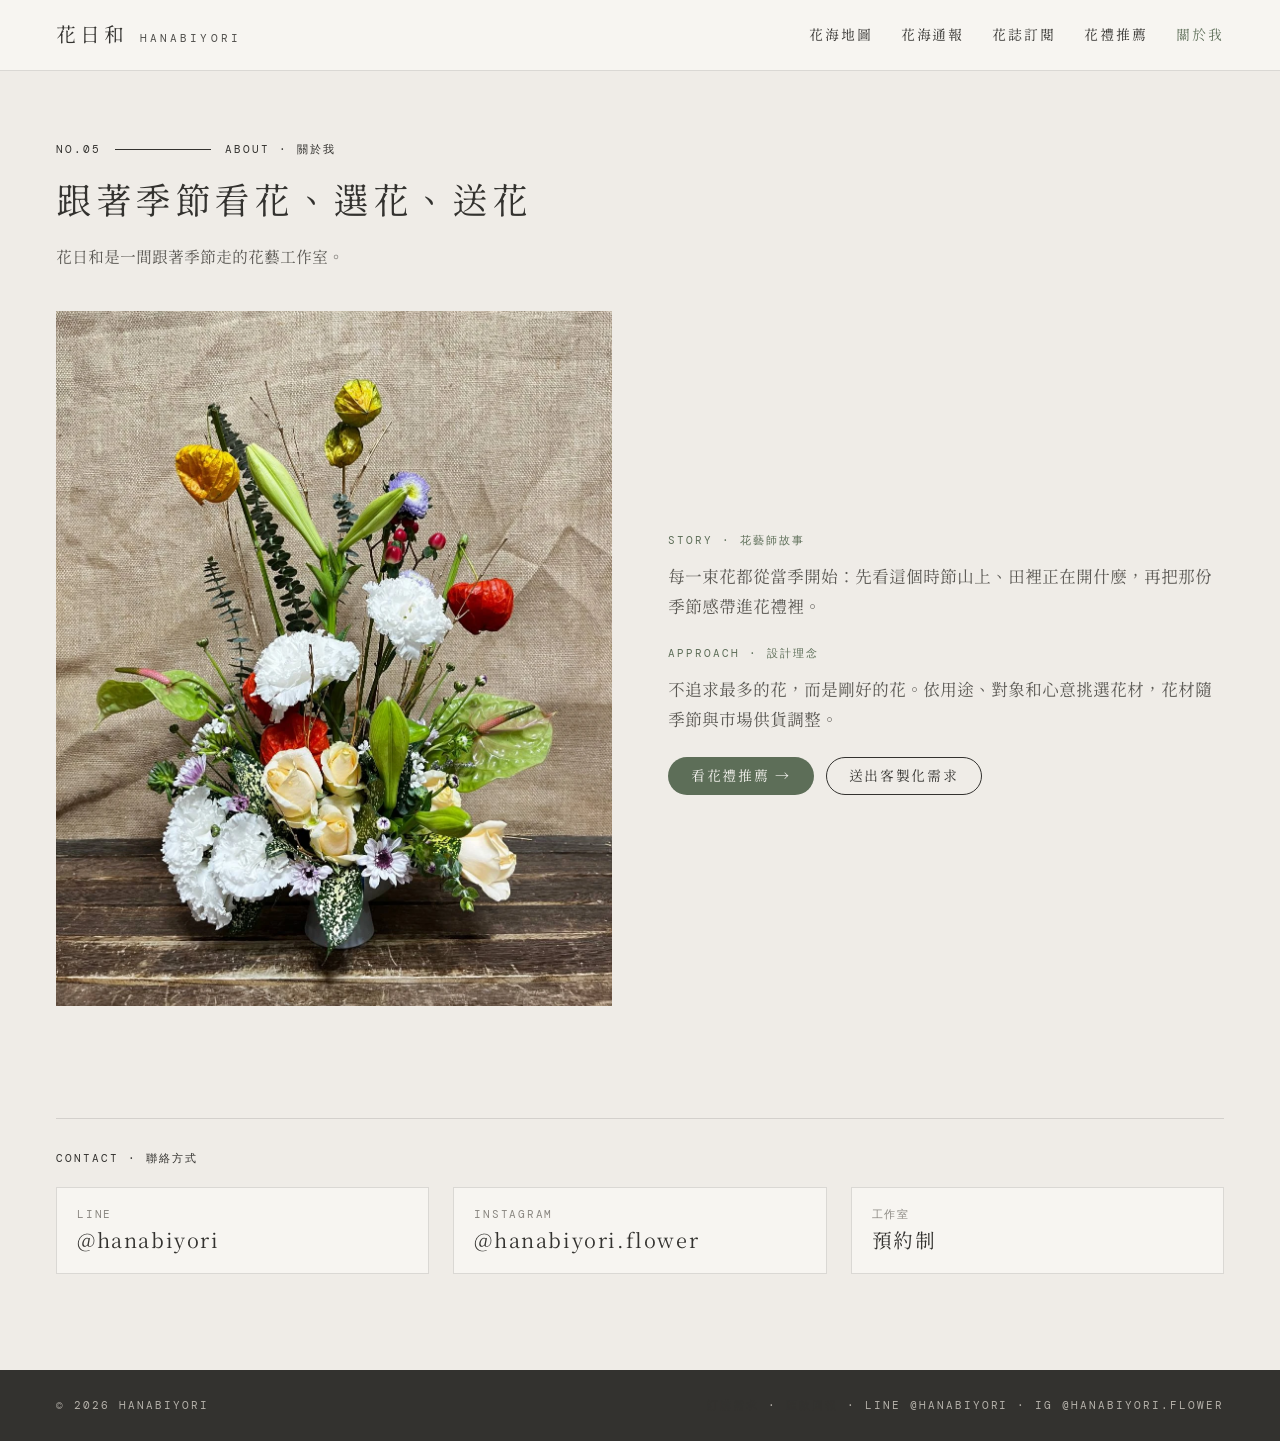
==== site/about.html @ 7c0fee72 "Add inner pages: gifts, gift detail, report, map, journal, about Second- and third-level pages from " ====
<!DOCTYPE html>
<html lang="zh-Hant-TW">
<head>
<meta charset="utf-8">
<meta name="viewport" content="width=device-width, initial-scale=1">
<title>關於我 · 花日和 Hanabiyori</title>
<meta name="description" content="花日和的花藝師故事與聯絡方式。">
<link rel="stylesheet" href="assets/tokens/fonts.css">
<link rel="stylesheet" href="assets/tokens/colors.css">
<link rel="stylesheet" href="assets/tokens/typography.css">
<link rel="stylesheet" href="assets/tokens/spacing.css">
<link rel="stylesheet" href="assets/tokens/effects.css">
<link rel="stylesheet" href="assets/tokens/base.css">
<link rel="stylesheet" href="assets/styles.css">
<script src="assets/config.js" defer></script>
<script src="assets/pages.js" defer></script>
</head>
<body>
<div class="page">

<header class="subhead">
  <a href="index.html" class="brand"><span class="brand__zh">花日和</span><span class="brand__en">Hanabiyori</span></a>
  <nav class="subhead__nav">
    <a href="map.html">花海地圖</a>
    <a href="report.html">花海通報</a>
    <a href="journal.html">花誌訂閱</a>
    <a href="gifts.html">花禮推薦</a>
    <a href="about.html" aria-current="page">關於我</a>
  </nav>
</header>

<section class="page-hero">
  <div class="container">
    <div class="index-label"><span>No.05</span><span class="index-label__rule"></span><span>About · 關於我</span></div>
    <h1>跟著季節看花、選花、送花</h1>
    <p>花日和是一間跟著季節走的花藝工作室。</p>
  </div>
</section>
<!-- TODO: 請換成花藝師本人的故事、照片與設計理念 -->
<section class="form-wrap">
  <div class="container">
    <div class="about">
      <div class="about__photo photo-slot"><img src="assets/img/gifts/g3.webp" alt="花日和作品"></div>
      <div class="about__text">
        <span class="label">Story · 花藝師故事</span>
        <p>每一束花都從當季開始：先看這個時節山上、田裡正在開什麼，再把那份季節感帶進花禮裡。</p>
        <span class="label">Approach · 設計理念</span>
        <p>不追求最多的花，而是剛好的花。依用途、對象和心意挑選花材，花材隨季節與市場供貨調整。</p>
        <div class="detail__actions">
          <a class="btn btn--primary" href="gifts.html">看花禮推薦 →</a>
          <a class="btn btn--secondary" href="order.html">送出客製化需求</a>
        </div>
      </div>
    </div>
    <div class="contact" id="contact">
      <span class="label">Contact · 聯絡方式</span>
      <div class="contact__grid">
        <div><small>LINE</small><b>@hanabiyori</b></div>
        <div><small>Instagram</small><b>@hanabiyori.flower</b></div>
        <div><small>工作室</small><b>預約制</b></div>
      </div>
    </div>
  </div>
</section>

<footer class="footer footer--slim">
  <div class="container footer__inner">
    <div class="footer__bottom label">
      <span>© 2026 Hanabiyori</span>
      <span><a href="order.html">訂購需求</a> · <a href="pay.html">匯款回報</a> · LINE @hanabiyori · IG @hanabiyori.flower</span>
    </div>
  </div>
</footer>

</div>
</body>
</html>
---- site/assets/tokens/fonts.css ----
/* Noto Serif TC remains as fallback for GenWanMin2; Italiana + DM Mono via Google Fonts. */
@import url("https://fonts.googleapis.com/css2?family=Noto+Serif+TC:wght@200;300;400;500;600&family=Italiana&family=DM+Mono:wght@300;400&display=swap");
/* 源雲明體 GenWanMin2 — only Regular uploaded; Light(300) requests resolve to this file. */
@font-face{font-family:"GenWanMin2";src:url("../fonts/GenWanMin2TW-R.otf") format("opentype");font-weight:400;font-style:normal;font-display:swap}
---- site/assets/tokens/colors.css ----
:root{
/* Paper & ink */
--paper-0:#F7F5F1;--paper-1:#EFECE7;--paper-2:#E6E2DB;--paper-3:#D8D3CB;
--ink-1:#33322F;--ink-2:#5C5A55;--ink-3:#8A8781;--ink-4:#B5B1AA;
/* 竹 Bamboo green */
--bamboo-900:#425244;--bamboo-700:#5D6E58;--bamboo-500:#86957F;--bamboo-300:#B4BDAD;--bamboo-100:#DFE2DA;
/* 楓 Leaf terracotta */
--leaf-700:#93705C;--leaf-500:#B08C72;--leaf-300:#CFB6A3;--leaf-100:#EBE1D8;
/* 櫻 Blush */
--blush-500:#B7A29D;--blush-300:#D7C9C4;--blush-100:#ECE5E2;
/* 海 Sea teal */
--sea-700:#557984;--sea-500:#7395A0;--sea-300:#A9BEC3;--sea-100:#DCE3E5;
/* 暮 Dusk mauve & denim */
--mauve-500:#958A8C;--mauve-300:#BBB1B2;--denim-500:#6D788C;--rust-500:#956A5A;
/* Semantic */
--success:#5D6E58;--warning:#B08C72;--danger:#956A5A;--info:#557984;
/* Aliases */
--surface-page:var(--paper-1);--surface-card:var(--paper-0);--surface-sunken:var(--paper-2);--surface-inverse:var(--ink-1);
--text-body:var(--ink-1);--text-muted:var(--ink-2);--text-subtle:var(--ink-3);--text-on-inverse:var(--paper-0);
--line:var(--ink-1);--line-soft:var(--paper-3);--line-hair:rgba(42,41,38,.14);
--accent:var(--bamboo-700);--accent-hover:var(--bamboo-900);--accent-soft:var(--bamboo-100);
--accent-warm:var(--leaf-500);--focus-ring:var(--sea-500);
/* Signature gradients */
--grad-dawn:linear-gradient(180deg,var(--blush-300) 0%,#CDCFCC 45%,var(--sea-500) 100%);
--grad-tide:linear-gradient(90deg,var(--blush-100) 0%,var(--sea-300) 55%,var(--sea-700) 100%);
--grad-dusk:linear-gradient(135deg,var(--denim-500) 0%,var(--mauve-300) 50%,var(--rust-500) 100%);
--grad-mist:linear-gradient(180deg,var(--bamboo-300) 0%,var(--bamboo-100) 60%,var(--paper-1) 100%);
--grad-rose:radial-gradient(120% 90% at 20% 10%,#B5999A 0%,var(--mauve-500) 55%,#8C9C9C 100%);
}
---- site/assets/tokens/typography.css ----
:root{
--font-serif:"GenWanMin2","Noto Serif TC","Songti TC",serif;
--font-display:"Italiana","GenWanMin2","Noto Serif TC",serif;
--font-mono:"DM Mono",ui-monospace,monospace;
--fw-extralight:200;/* @kind font */--fw-light:300;/* @kind font */--fw-regular:400;/* @kind font */--fw-medium:500;/* @kind font */--fw-semibold:600;/* @kind font */
--fs-display:88px;--fs-h1:56px;--fs-h2:36px;--fs-h3:24px;--fs-lg:18px;--fs-body:16px;--fs-sm:14px;--fs-label:11px;
--lh-tight:1.1;/* @kind font */--lh-snug:1.3;/* @kind font */--lh-body:1.75;/* @kind font */
--tracking-display:.02em;/* @kind font */--tracking-label:.18em;/* @kind font */--tracking-cjk:.08em;/* @kind font */
/* Semantic */
--type-display:var(--fw-regular) var(--fs-display)/var(--lh-tight) var(--font-display);
--type-h1:var(--fw-light) var(--fs-h1)/var(--lh-tight) var(--font-serif);
--type-h2:var(--fw-light) var(--fs-h2)/var(--lh-snug) var(--font-serif);
--type-h3:var(--fw-regular) var(--fs-h3)/var(--lh-snug) var(--font-serif);
--type-body:var(--fw-light) var(--fs-body)/var(--lh-body) var(--font-serif);
--type-label:var(--fw-regular) var(--fs-label)/1.4 var(--font-mono);
}
---- site/assets/tokens/spacing.css ----
:root{
--space-1:4px;--space-2:8px;--space-3:12px;--space-4:16px;--space-5:24px;--space-6:32px;--space-7:48px;--space-8:64px;--space-9:96px;--space-10:144px;
--radius-0:0px;--radius-1:2px;--radius-2:6px;--radius-pill:999px;--radius-arch:999px 999px 0 0;
--border-hair:1px;--border-strong:1.5px;
--container:1200px;--gutter:32px;
}
---- site/assets/tokens/effects.css ----
:root{
--shadow-none:none;
--shadow-soft:0 1px 2px rgba(42,41,38,.04),0 8px 24px -12px rgba(42,41,38,.12);
--shadow-float:0 24px 60px -24px rgba(42,41,38,.28);
--blur-mist:24px;/* @kind other */
--veil:rgba(244,240,234,.72);
--scrim:rgba(42,41,38,.36);
--ease-breeze:cubic-bezier(.22,.61,.36,1);/* @kind other */--ease-drift:cubic-bezier(.45,0,.2,1);/* @kind other */
--dur-quick:160ms;/* @kind other */--dur-calm:320ms;/* @kind other */--dur-slow:640ms;/* @kind other */
--texture-grain:url("data:image/svg+xml;utf8,<svg xmlns='http://www.w3.org/2000/svg' width='160' height='160'><filter id='n'><feTurbulence type='fractalNoise' baseFrequency='1.35' numOctaves='3' stitchTiles='stitch'/><feColorMatrix values='0 0 0 0 0  0 0 0 0 0  0 0 0 0 0  0 0 0 .55 0'/></filter><rect width='100%' height='100%' filter='url(%23n)' opacity='.4'/></svg>");/* @kind other */
--grain-opacity:.5;/* @kind other */
--grain-page-opacity:.28;/* @kind other */
}
---- site/assets/tokens/base.css ----
html{background:var(--surface-page);color:var(--text-body);font:var(--type-body);-webkit-font-smoothing:antialiased}
a{color:var(--bamboo-700);text-decoration:underline;text-underline-offset:3px;text-decoration-thickness:1px}
a:hover{color:var(--leaf-700)}
::selection{background:var(--bamboo-100)}
/* Fine grain on an element (gradients, media, color fields) */
.hh-grain{position:relative}
.hh-grain::after{content:"";position:absolute;inset:0;background-image:var(--texture-grain);mix-blend-mode:multiply;pointer-events:none;opacity:var(--grain-opacity);border-radius:inherit}
/* Whole-page paper grain — put on <body> */
.hh-paper::before{content:"";position:fixed;inset:0;background-image:var(--texture-grain);mix-blend-mode:multiply;pointer-events:none;opacity:var(--grain-page-opacity);z-index:9999}
---- site/assets/styles.css ----
/* 花日和 首頁 — 依 Claude Design「首頁.dc.html」實作，色彩／字型取自 tokens/ */
*{box-sizing:border-box}
html{background:var(--surface-page);color:var(--text-body);font:var(--type-body);-webkit-font-smoothing:antialiased;scroll-behavior:smooth}
body{margin:0;background:var(--paper-1);color:var(--ink-1)}
a{color:var(--ink-1);text-decoration:none}
a:hover{color:var(--bamboo-700)}
::selection{background:var(--bamboo-100)}
button{font:inherit;color:inherit}
h1,h2{margin:0;font-weight:300}
p{margin:0}
.page{background:var(--paper-1);font:var(--type-body);color:var(--ink-1)}
.label{font:var(--type-label);letter-spacing:.18em;text-transform:uppercase}
.container{max-width:1200px;margin:0 auto;display:flex;flex-direction:column;gap:40px}

/* 空照片位置：霧面漸層底 */
.photo-slot{position:relative;display:block;aspect-ratio:4/5;background:var(--grad-mist);overflow:hidden}
.photo-slot>img{position:absolute;inset:0;width:100%;height:100%;object-fit:cover;display:block}
.photo-slot>img:not([src]),.photo-slot>img[src=""]{display:none}

/* ---------- Buttons (DS Button / IconButton) ---------- */
.btn{display:inline-flex;align-items:center;justify-content:center;gap:8px;padding:11px 22px;font:400 14px/1 var(--font-serif);letter-spacing:.12em;border:1px solid transparent;border-radius:var(--radius-pill);cursor:pointer;white-space:nowrap;transition:background var(--dur-calm) var(--ease-breeze),transform var(--dur-quick) var(--ease-breeze)}
.btn:active{transform:scale(.98)}
.btn--primary{background:var(--bamboo-700);color:var(--paper-0)}
.btn--primary:hover{background:var(--bamboo-900);color:var(--paper-0)}
.btn--ink{background:var(--ink-1);color:var(--paper-0)}
.btn--ink:hover{background:#000;color:var(--paper-0)}
.btn--secondary{background:transparent;color:var(--ink-1);border-color:var(--ink-1)}
.btn--secondary:hover{background:var(--paper-2);color:var(--ink-1)}
.icon-btn{width:40px;height:40px;display:inline-grid;place-items:center;border-radius:50%;border:1px solid transparent;background:transparent;color:var(--ink-1);cursor:pointer;transition:background var(--dur-calm) var(--ease-breeze)}
.icon-btn:hover{background:var(--paper-2)}
.btn:focus-visible,.icon-btn:focus-visible,.tag:focus-visible,.daily:focus-visible{outline:2px solid var(--focus-ring);outline-offset:2px}

/* ---------- 01 主視覺 ---------- */
.hero{position:relative;height:min(100vh,860px);min-height:600px;overflow:hidden;background:var(--grad-mist)}
.hero__img{position:absolute;inset:0;width:100%;height:100%;object-fit:cover}
.hero__shade{position:absolute;inset:0;pointer-events:none;background:linear-gradient(180deg,rgba(42,41,38,.38) 0%,rgba(42,41,38,0) 26%,rgba(42,41,38,0) 55%,rgba(42,41,38,.42) 100%)}
.hero__grain{position:absolute;inset:0;pointer-events:none;background-image:var(--texture-grain);opacity:.22;mix-blend-mode:multiply}
.hero__header{position:absolute;top:0;left:0;right:0;z-index:2;display:flex;align-items:center;justify-content:space-between;gap:24px;flex-wrap:wrap;padding:28px 56px;color:var(--paper-0)}
.brand{display:flex;align-items:baseline;gap:12px;color:var(--paper-0)}
.brand:hover{color:var(--paper-0)}
.brand__zh{font:300 20px/1 var(--font-serif);letter-spacing:.2em}
.brand__en{font:var(--type-label);letter-spacing:.28em;text-transform:uppercase;opacity:.85}
.hero__nav{display:flex;gap:32px;flex-wrap:wrap}
.hero__nav a,.hero__nav a:hover{color:var(--paper-0);font:300 14px/1 var(--font-serif);letter-spacing:.14em}

.hero__title{color:var(--paper-0);pointer-events:none}
.hero__title .label{letter-spacing:.32em}
.hero__title--center{position:absolute;inset:0;display:none;flex-direction:column;align-items:center;justify-content:center;gap:20px;text-align:center;padding:0 24px}
.hero__title--center h1{font:300 clamp(56px,9vw,120px)/1 var(--font-serif);letter-spacing:.24em;text-indent:.24em}
.hero__title--center .hero__en{font:400 clamp(22px,2.6vw,34px)/1 var(--font-display);letter-spacing:.12em}
.hero__title--corner{position:absolute;left:56px;right:56px;bottom:56px;display:flex;align-items:flex-end;justify-content:space-between;gap:32px;flex-wrap:wrap}
.hero__name{display:flex;flex-direction:column;gap:16px}
.hero__title--corner h1{font:300 clamp(56px,8vw,112px)/1 var(--font-serif);letter-spacing:.2em}
.hero__title--corner .hero__en{font:400 clamp(22px,2.4vw,32px)/1 var(--font-display);letter-spacing:.1em}
.hero__meta{display:flex;flex-direction:column;align-items:flex-end;gap:8px;letter-spacing:.24em}
.hero__scroll{opacity:.85}
.hero[data-layout="center"] .hero__title--center{display:flex}
.hero[data-layout="center"] .hero__title--corner{display:none}

/* 每日一花 · 漂浮小卡 */
.daily{position:absolute;top:120px;right:56px;z-index:3;width:208px;cursor:pointer;background:var(--paper-0);border:0;padding:10px 10px 14px;text-align:left;box-shadow:var(--shadow-float);transform:rotate(2deg);transition:transform 320ms var(--ease-breeze),box-shadow 320ms var(--ease-breeze);display:flex;flex-direction:column;gap:10px}
.daily:hover{transform:rotate(0deg) translateY(-4px)}
.daily__no{position:absolute;left:8px;top:8px;font:var(--type-label);font-size:10px;letter-spacing:.18em;background:var(--veil);padding:4px 7px}
.daily__head{display:flex;align-items:baseline;justify-content:space-between;gap:8px;padding:0 2px}
.daily__name{font:300 18px/1.2 var(--font-serif);letter-spacing:.14em}
.daily__short{font:var(--type-label);font-size:10px;letter-spacing:.16em;color:var(--ink-3)}
.daily__quote{padding:0 2px;font:300 13px/1.6 var(--font-serif);letter-spacing:.08em;color:var(--ink-2)}
.daily__cta{padding:8px 2px 0;border-top:1px solid var(--line-hair);font:var(--type-label);font-size:10px;letter-spacing:.2em;text-transform:uppercase;color:var(--bamboo-700)}

/* 每日小卡 · 放大 */
.card-modal{position:fixed;inset:0;z-index:50;background:var(--scrim);backdrop-filter:blur(6px);-webkit-backdrop-filter:blur(6px);display:flex;align-items:flex-start;justify-content:center;padding:24px;overflow:auto}
.card-modal[hidden]{display:none}
.card-modal__inner{margin:auto;display:flex;flex-direction:column;align-items:center;gap:20px}
.card{width:min(380px,86vw,calc((100vh - 160px) * 0.62));background:var(--paper-0);padding:18px 18px 26px;box-shadow:var(--shadow-float);display:flex;flex-direction:column;gap:18px}
.card__term{position:absolute;left:12px;top:12px;font:var(--type-label);letter-spacing:.18em;text-transform:uppercase;background:var(--veil);padding:5px 9px}
.card__head{display:flex;align-items:baseline;justify-content:space-between;gap:12px;flex-wrap:wrap}
.card__names{display:flex;align-items:baseline;gap:10px}
.card__name{font:300 30px/1.1 var(--font-serif);letter-spacing:.14em}
.card__en{font:400 16px/1 var(--font-display);letter-spacing:.06em;color:var(--ink-2)}
.card__meaning{font:var(--type-label);letter-spacing:.16em;color:var(--ink-3)}
.card__quote{font:300 19px/1.7 var(--font-serif);letter-spacing:.1em;text-wrap:pretty}
.card__tip{margin-top:-6px;font-size:13px;line-height:1.7;color:var(--ink-3)}
.card__tip:empty{display:none}
.icon-btn:disabled{opacity:.35;cursor:default;background:transparent}
.card__foot{display:flex;justify-content:space-between;gap:12px;padding-top:12px;border-top:1px solid var(--line-hair);font:var(--type-label);letter-spacing:.18em;text-transform:uppercase;color:var(--ink-3)}
.card-modal__actions{display:flex;align-items:center;gap:10px;flex-wrap:wrap;justify-content:center;white-space:nowrap}
.card-modal__actions .icon-btn{color:var(--ink-1)}
.card-modal__msg{font-size:13px;letter-spacing:.1em;color:var(--paper-0);min-height:1em}
.card-modal__msg:empty{display:none}

/* ---------- 共用 Section ---------- */
.section{padding:96px 56px;border-bottom:1px solid var(--line-hair)}
.section--card{background:var(--paper-0)}
.section__head{display:flex;align-items:flex-end;justify-content:space-between;gap:32px;flex-wrap:wrap}
.section__intro{display:flex;flex-direction:column;gap:20px}
.section__intro h2{font:var(--type-h2);letter-spacing:.1em}
.section__intro p{color:var(--ink-2);max-width:480px}
.section__actions{display:flex;gap:12px;flex-wrap:wrap;flex-shrink:0;white-space:nowrap}
.index-label{display:flex;align-items:center;gap:14px;font:400 11px/1.2 var(--font-mono);letter-spacing:.18em;text-transform:uppercase;color:var(--ink-1)}
.index-label__rule{width:96px;height:1px;background:currentColor;flex:none}

/* ---------- 02 花禮推薦 ---------- */
.tags{display:flex;gap:10px;flex-wrap:wrap;white-space:nowrap}
.tag{display:inline-flex;align-items:center;gap:8px;padding:6px 14px;border:1px solid var(--line-hair);background:transparent;color:var(--ink-1);border-radius:var(--radius-pill);font:300 13px/1.2 var(--font-serif);letter-spacing:.08em;cursor:pointer;transition:background var(--dur-calm) var(--ease-breeze)}
.tag:hover{background:var(--paper-2)}
.tag[aria-pressed="true"]{border-color:var(--ink-1);background:var(--ink-1);color:var(--paper-0)}
.gift-grid{display:grid;grid-template-columns:repeat(auto-fill,minmax(min(100%,260px),1fr));gap:28px}
.gift{display:flex;flex-direction:column;background:var(--paper-0);border:1px solid var(--line-hair);border-radius:2px;overflow:hidden;color:var(--ink-1);transition:transform 320ms var(--ease-breeze),box-shadow 320ms var(--ease-breeze)}
.gift:hover{transform:translateY(-2px);box-shadow:var(--shadow-soft);color:var(--ink-1)}
.gift__stage{position:relative;aspect-ratio:1/1;background:var(--grad-mist);overflow:hidden}
.gift__img{position:absolute;inset:0;width:100%;height:100%;object-fit:cover}
.gift__img[hidden]{display:none}
.gift__body{padding:20px 20px 0;display:flex;flex-direction:column;gap:8px}
.gift__tag{color:var(--ink-3)}
.gift__name{font:300 20px/1.3 var(--font-serif);letter-spacing:.1em}
.gift__desc{font-size:14px;color:var(--ink-2)}
.gift__foot{margin:16px 20px 0;padding:14px 0 18px;border-top:1px solid var(--line-hair);display:flex;justify-content:space-between;align-items:center}
.gift__price{font:400 13px/1 var(--font-mono);letter-spacing:.08em}
.gift__order{font-size:13px;color:var(--bamboo-700);letter-spacing:.1em}

/* ---------- 03 花海通報 ---------- */
.report-grid{display:grid;grid-template-columns:repeat(auto-fill,minmax(min(100%,340px),1fr));gap:28px}
.report{display:flex;flex-direction:column;background:var(--paper-1);border:1px solid var(--line-hair);border-radius:2px;overflow:hidden}
.report__head{padding:22px 22px 4px;display:flex;align-items:center;gap:16px}
.report__thumb{position:relative;flex:none;width:64px;height:64px;background:var(--paper-2);overflow:hidden}
.report__thumb img{width:100%;height:100%;object-fit:cover;display:block}
.report__titles{display:flex;flex-direction:column;gap:6px;min-width:0}
.report__meta{color:var(--ink-3)}
.report__place{font:300 20px/1.3 var(--font-serif);letter-spacing:.1em}
.report__rows{padding:8px 22px 0;display:flex;flex-direction:column}
.report__row{display:flex;justify-content:space-between;align-items:center;padding:12px 0;border-bottom:1px solid var(--line-hair);font-size:14px}
.report__row:last-child{border-bottom:0}
.report__row>span:first-child{color:var(--ink-3)}
.report__status{display:flex;align-items:center;gap:6px}
.report__dot{width:9px;height:9px;border-radius:50%;border:1px solid var(--bamboo-700)}
.report__dot.is-on{background:var(--bamboo-700)}
.report__status-text{margin-left:6px;color:var(--ink-1)}
.report__foot{margin-top:auto;padding:14px 22px 18px;border-top:1px solid var(--line-hair);display:flex;justify-content:space-between;align-items:center;gap:12px;font-size:13px;letter-spacing:.08em}
.report__map,.report__map:hover{color:var(--sea-700)}
.report__gift,.report__gift:hover{color:var(--ink-2)}

.report-updated{display:block;margin-top:6px;font:var(--type-label);letter-spacing:.16em;color:var(--ink-3)}
.report__thumb.photo-slot{background:var(--grad-mist)}
.report-updated:empty{display:none}
.report__badge{align-self:flex-start;font:400 10.5px/1.2 var(--font-mono);letter-spacing:.14em;padding:4px 10px;border-radius:var(--radius-pill);background:var(--leaf-100);color:var(--leaf-700)}
.report__dist{color:var(--bamboo-700)}
.report__tip{padding:12px 22px 0;font-size:13px;line-height:1.7;color:var(--ink-2)}
.report__src{padding:6px 22px 14px;font:var(--type-label);letter-spacing:.12em;color:var(--ink-3)}
.report__src a,.report__src a:hover{color:var(--ink-3);text-decoration:underline;text-underline-offset:3px}
.report-group{display:flex;flex-direction:column;gap:16px}
.report-group[hidden]{display:none}
.report-group__title{color:var(--ink-2)}
.report-note{font-size:13px;color:var(--ink-3);margin-top:-16px}

/* 當季最近花海 */
.finder{display:flex;align-items:center;justify-content:space-between;gap:24px;flex-wrap:wrap;padding:20px 24px;background:var(--paper-1);border:1px solid var(--line-hair)}
.finder__text{display:flex;flex-direction:column;gap:6px;min-width:0}
.finder__label{color:var(--bamboo-700)}
.finder__status{font-size:14px;color:var(--ink-2)}
.finder__controls{display:flex;align-items:center;gap:16px;flex-wrap:wrap}
.select{display:inline-flex;border-bottom:1px solid var(--ink-4);padding:6px 0;transition:border-color var(--dur-calm) var(--ease-breeze)}
.select:focus-within{border-color:var(--bamboo-700)}
.select select{border:0;outline:0;background:transparent;font:300 15px/1.4 var(--font-serif);color:var(--ink-1);letter-spacing:.06em;cursor:pointer;padding-right:4px}
.sr-only{position:absolute;width:1px;height:1px;overflow:hidden;clip:rect(0 0 0 0);white-space:nowrap}

.journal{position:relative;overflow:hidden;background:var(--grad-tide);padding:44px 48px;display:flex;align-items:center;justify-content:space-between;gap:32px;flex-wrap:wrap}
.journal[hidden]{display:none}
.journal__grain{position:absolute;inset:0;pointer-events:none;background-image:var(--texture-grain);opacity:.3;mix-blend-mode:multiply}
.journal__text{position:relative;display:flex;flex-direction:column;gap:10px}
.journal__text .label{letter-spacing:.2em;color:var(--ink-1)}
.journal__title{font:300 26px/1.4 var(--font-serif);letter-spacing:.1em}
.journal__note{font-size:14px;color:var(--ink-1)}
.journal__form{position:relative;display:flex;align-items:flex-end;gap:16px;flex-wrap:wrap;background:var(--veil);padding:16px 20px;margin:0}
.input{display:flex;align-items:center;gap:10px;width:260px;max-width:100%;border-bottom:1px solid var(--ink-4);padding:8px 0;transition:border-color var(--dur-calm) var(--ease-breeze)}
.input:focus-within{border-color:var(--bamboo-700)}
.input input{flex:1;min-width:0;border:0;outline:0;background:transparent;font:300 16px/1.4 var(--font-serif);color:var(--ink-1);letter-spacing:.04em}

/* ---------- 頁尾 ---------- */
.footer{background:var(--ink-1);color:var(--paper-1);padding:72px 56px 32px}
.footer__inner{gap:56px}
.footer__cols{display:grid;grid-template-columns:repeat(auto-fit,minmax(min(100%,200px),1fr));gap:40px}
.footer__col{display:flex;flex-direction:column;gap:14px}
.footer__col a,.footer__col a:hover{color:var(--paper-1);font-size:14px;letter-spacing:.1em}
.footer__brand{font:300 24px/1 var(--font-serif);letter-spacing:.22em}
.footer__brand-en{font:400 18px/1 var(--font-display);letter-spacing:.1em;color:var(--ink-4)}
.footer__desc{margin:6px 0 0;font-size:14px;color:var(--ink-4);max-width:240px}
.footer__label{letter-spacing:.2em;color:var(--ink-4)}
.footer__contact>span:not(.label){font-size:14px;letter-spacing:.06em}
.footer__contact .footer__muted{color:var(--ink-4)}
.footer__bottom{display:flex;justify-content:space-between;gap:16px;flex-wrap:wrap;padding-top:24px;border-top:1px solid rgba(239,236,231,.16);color:var(--ink-4)}

/* ---------- 手機版（設計稿未定義，僅縮小邊距並避免小卡蓋住標題） ---------- */
@media (max-width:640px){
  .hero__header{padding:20px 24px}
  .hero__nav{gap:18px}
  .hero__title--corner{left:24px;right:24px;bottom:40px}
  .daily{top:auto;bottom:220px;right:24px;width:150px}
  .daily__quote{display:none}
  .section{padding:72px 24px}
  .journal{padding:32px 24px}
  .footer{padding:56px 24px 28px}
}
@media (prefers-reduced-motion:reduce){
  html{scroll-behavior:auto}
  .daily,.gift,.btn{transition:none}
}

/* ---------- 內頁：頁首 ---------- */
.subhead{display:flex;align-items:center;justify-content:space-between;gap:24px;flex-wrap:wrap;padding:24px 56px;border-bottom:1px solid var(--line-hair);background:var(--paper-0)}
.subhead .brand,.subhead .brand:hover{color:var(--ink-1)}
.subhead__nav{display:flex;gap:28px;flex-wrap:wrap}
.subhead__nav a{font:300 14px/1 var(--font-serif);letter-spacing:.14em;color:var(--ink-1)}
.subhead__nav a[aria-current="page"]{color:var(--bamboo-700)}
.page-hero{padding:72px 56px 40px}
.page-hero .container{gap:20px}
.page-hero h1{font:var(--type-h2);letter-spacing:.1em}
.page-hero p{color:var(--ink-2);max-width:560px}

/* ---------- 表單 ---------- */
.form-wrap{padding:0 56px 96px}
.form-grid{display:grid;grid-template-columns:minmax(0,1fr) 340px;gap:40px;align-items:start}
.form{display:flex;flex-direction:column;gap:28px;margin:0}
.fieldset{border:1px solid var(--line-hair);background:var(--paper-0);padding:28px 28px 32px;margin:0;display:flex;flex-direction:column;gap:22px;min-width:0}
.fieldset legend{float:left;width:100%;padding:0;margin-bottom:4px;display:flex;align-items:center;gap:14px;font:400 11px/1.2 var(--font-mono);letter-spacing:.18em;text-transform:uppercase;color:var(--ink-1)}
.fieldset legend + *{clear:both}
.fieldset legend b{font:300 20px/1.3 var(--font-serif);letter-spacing:.1em;text-transform:none}
.row{display:grid;grid-template-columns:repeat(auto-fit,minmax(min(100%,220px),1fr));gap:22px}
.field{display:flex;flex-direction:column;gap:8px;min-width:0}
.field>span{font:400 11px/1.2 var(--font-mono);letter-spacing:.16em;text-transform:uppercase;color:var(--ink-2)}
.field>span em{font-style:normal;color:var(--leaf-700)}
.field input,.field select,.field textarea{width:100%;border:0;border-bottom:1px solid var(--ink-4);border-radius:0;background:transparent;padding:8px 0;font:300 16px/1.5 var(--font-serif);color:var(--ink-1);letter-spacing:.04em;outline:0;transition:border-color var(--dur-calm) var(--ease-breeze)}
.field textarea{resize:vertical;min-height:84px}
.field input:focus,.field select:focus,.field textarea:focus{border-color:var(--bamboo-700)}
.field small{font-size:12px;color:var(--ink-3)}
.choices{display:flex;gap:10px;flex-wrap:wrap}
.choices label{position:relative}
.choices input{position:absolute;opacity:0;pointer-events:none}
.choices span{display:inline-flex;padding:7px 16px;border:1px solid var(--line-hair);border-radius:var(--radius-pill);font:300 14px/1.2 var(--font-serif);letter-spacing:.08em;cursor:pointer;transition:background var(--dur-calm) var(--ease-breeze)}
.choices span:hover{background:var(--paper-2)}
.choices input:checked+span{background:var(--ink-1);border-color:var(--ink-1);color:var(--paper-0)}
.choices input:focus-visible+span{outline:2px solid var(--focus-ring);outline-offset:2px}
.custom{background:var(--leaf-100);border-color:var(--leaf-300)}
.hp{position:absolute;left:-9999px;width:1px;height:1px;overflow:hidden}
.form-actions{display:flex;align-items:center;gap:20px;flex-wrap:wrap}
.form-msg{font-size:14px;color:var(--danger)}
.form-msg:empty{display:none}

/* 側欄：已選花禮與流程 */
.aside{position:sticky;top:24px;display:flex;flex-direction:column;gap:20px}
.pick{background:var(--paper-0);border:1px solid var(--line-hair)}
.pick__photo{aspect-ratio:1/1;background:var(--grad-mist);overflow:hidden}
.pick__photo img{width:100%;height:100%;object-fit:cover;display:block}
.pick__body{padding:18px 20px 20px;display:flex;flex-direction:column;gap:6px}
.pick__name{font:300 20px/1.3 var(--font-serif);letter-spacing:.1em}
.pick__desc{font-size:14px;color:var(--ink-2)}
.pick__price{font:400 13px/1 var(--font-mono);letter-spacing:.08em;margin-top:6px}
.steps{list-style:none;margin:0;padding:20px;border:1px solid var(--line-hair);display:flex;flex-direction:column;gap:14px;counter-reset:s}
.steps li{display:grid;grid-template-columns:28px 1fr;gap:4px 10px;font-size:14px;color:var(--ink-2)}
.steps li::before{counter-increment:s;content:"0" counter(s);grid-row:span 2;font:400 11px/1.6 var(--font-mono);letter-spacing:.12em;color:var(--bamboo-700)}
.steps b{font-weight:400;color:var(--ink-1)}
.notes{padding:0 56px 96px}
.notes ul{margin:0;padding-left:1.2em;color:var(--ink-2);display:flex;flex-direction:column;gap:8px;font-size:15px}

/* 送出成功 */
.done{border:1px solid var(--line-hair);background:var(--paper-0);padding:40px;display:flex;flex-direction:column;gap:16px}
.done[hidden]{display:none}
.done__id{font:400 28px/1.2 var(--font-mono);letter-spacing:.12em;color:var(--bamboo-700)}
.done ol{margin:0;padding-left:1.3em;color:var(--ink-2);display:flex;flex-direction:column;gap:6px}

@media (max-width:900px){
  .form-grid{grid-template-columns:1fr}
  .aside{position:static;order:-1}
}
@media (max-width:640px){
  .subhead,.page-hero{padding-left:24px;padding-right:24px}
  .form-wrap,.notes{padding:0 24px 72px}
  .fieldset{padding:22px 18px 26px}
}
.form[hidden],.field[hidden]{display:none}
.footer--slim{padding:28px 56px}
.footer--slim .footer__bottom{border-top:0;padding-top:0}
@media (max-width:640px){.footer--slim{padding:24px}}

/* ---------- 內頁：共用 ---------- */
.page-hero .section__actions{margin-top:4px}
.filters{display:flex;flex-direction:column;gap:14px;padding:20px 24px;background:var(--paper-0);border:1px solid var(--line-hair)}
.filters__row{display:grid;grid-template-columns:56px 1fr;align-items:center;gap:12px}
.filters__row>.label{color:var(--ink-3)}
.list-head{display:flex;justify-content:space-between;align-items:center;gap:16px;flex-wrap:wrap;font-size:14px}
.list-head .label{color:var(--ink-2)}
.crumb{display:flex;gap:10px;align-items:center;padding:24px 56px 0;font:400 11px/1.4 var(--font-mono);letter-spacing:.16em;color:var(--ink-3)}
.crumb a{color:var(--ink-2)}

/* 花禮內頁 */
.detail{display:grid;grid-template-columns:minmax(0,1.1fr) minmax(0,1fr);gap:56px;align-items:start;padding-top:32px}
.detail__photo{aspect-ratio:1/1;background:var(--grad-mist);overflow:hidden}
.detail__photo img{width:100%;height:100%;object-fit:cover;display:block}
.detail__info{display:flex;flex-direction:column;gap:16px;padding-top:8px}
.detail__name{margin:0;font:var(--type-h1);font-size:clamp(36px,4vw,52px);letter-spacing:.12em}
.detail__desc{color:var(--ink-2);font-size:17px}
.detail__price{font:400 18px/1 var(--font-mono);letter-spacing:.08em}
.detail__meta{margin:8px 0 0;border-top:1px solid var(--line-hair)}
.detail__meta div{display:flex;justify-content:space-between;gap:16px;padding:12px 0;border-bottom:1px solid var(--line-hair);font-size:14px}
.detail__meta dt{color:var(--ink-3)}
.detail__meta dd{margin:0}
.detail__actions{display:flex;gap:12px;flex-wrap:wrap;margin-top:8px}
.detail__note{font-size:13px;line-height:1.8;color:var(--ink-3)}
.related{display:flex;flex-direction:column;gap:20px;margin-top:72px}
.related>.label{color:var(--ink-2)}

/* 花海地圖 */
.map-layout{display:grid;grid-template-columns:minmax(0,1fr) 320px;gap:24px;align-items:start}
.map-box{border:1px solid var(--line-hair);background:var(--paper-2)}
#bloom-map{height:min(70vh,600px);min-height:380px}
.map-list{display:flex;flex-direction:column;max-height:min(70vh,600px);overflow:auto;border:1px solid var(--line-hair);background:var(--paper-0)}
.spot{display:flex;gap:12px;align-items:flex-start;text-align:left;padding:14px 16px;border:0;border-bottom:1px solid var(--line-hair);background:transparent;cursor:pointer;transition:background var(--dur-calm) var(--ease-breeze)}
.spot:hover{background:var(--paper-1)}
.spot__dot{flex:none;width:10px;height:10px;border-radius:50%;margin-top:7px}
.spot__text{display:flex;flex-direction:column;gap:2px}
.spot__text b{font:300 16px/1.5 var(--font-serif);letter-spacing:.08em}
.spot__text small{font-size:12px;color:var(--ink-3)}
.map-legend{display:flex;gap:20px;flex-wrap:wrap;color:var(--ink-3)}
.map-legend i{display:inline-block;width:9px;height:9px;border-radius:50%;margin-right:6px;vertical-align:middle}
.pop{display:flex;flex-direction:column;gap:3px;font:300 13px/1.6 var(--font-serif);color:var(--ink-1)}
.pop__meta{font:400 10px/1.4 var(--font-mono);letter-spacing:.14em;color:var(--ink-3)}
.pop__name{font:400 16px/1.4 var(--font-serif);letter-spacing:.08em;margin-bottom:2px}
.pop a{color:var(--sea-700);margin-top:4px}
.leaflet-container{font-family:var(--font-serif);background:var(--paper-2)}

/* 花誌 */
.journal-grid{display:grid;grid-template-columns:minmax(0,1.4fr) minmax(0,1fr);gap:24px;align-items:stretch}
.journal--page{flex-direction:column;align-items:flex-start;justify-content:center}
.journal-side{display:flex;flex-direction:column;gap:24px}
.journal-side .fieldset{gap:14px}
.unsub{display:flex;align-items:flex-end;gap:14px;flex-wrap:wrap;margin:0}
.journal__ok{font:300 18px/1.6 var(--font-serif);letter-spacing:.08em}
.journal__form .form-msg{flex-basis:100%}

/* 關於我 */
.about{display:grid;grid-template-columns:minmax(0,1fr) minmax(0,1fr);gap:56px;align-items:center}
.about__photo{aspect-ratio:4/5}
.about__text{display:flex;flex-direction:column;gap:14px}
.about__text>.label{color:var(--bamboo-700);margin-top:10px}
.about__text p{color:var(--ink-2);font-size:17px}
.contact{margin-top:72px;padding-top:32px;border-top:1px solid var(--line-hair);display:flex;flex-direction:column;gap:20px}
.contact__grid{display:grid;grid-template-columns:repeat(auto-fit,minmax(min(100%,200px),1fr));gap:24px}
.contact__grid div{display:flex;flex-direction:column;gap:6px;padding:20px;background:var(--paper-0);border:1px solid var(--line-hair)}
.contact__grid small{font:400 11px/1.2 var(--font-mono);letter-spacing:.16em;text-transform:uppercase;color:var(--ink-3)}
.contact__grid b{font:300 20px/1.3 var(--font-serif);letter-spacing:.08em}

@media (max-width:900px){
  .detail,.about,.journal-grid,.map-layout{grid-template-columns:1fr}
  .map-list{max-height:360px}
}
@media (max-width:640px){
  .crumb{padding:20px 24px 0}
  .filters{padding:16px}
  .filters__row{grid-template-columns:1fr;gap:8px}
  .detail{gap:28px}
}
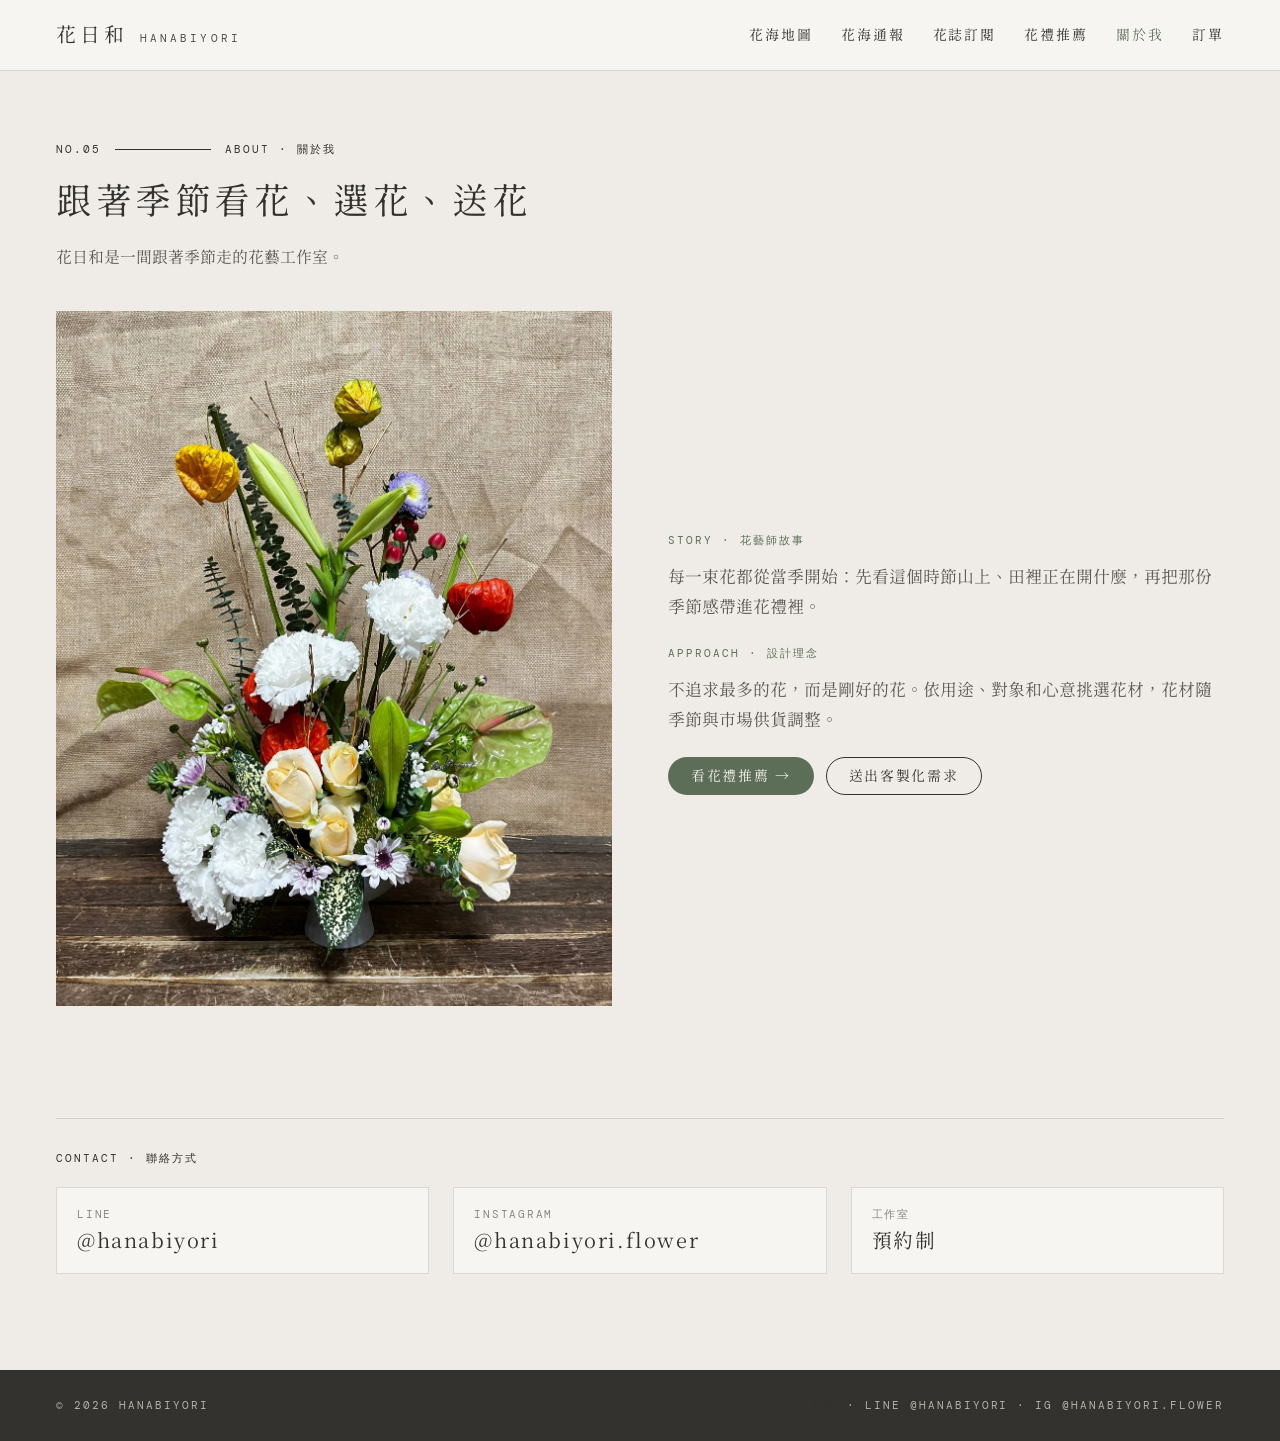
==== commit c74b8e2c: "Merge order request and payment report into one 訂單 page order.html now has two tabs (送出訂購需求 / 匯款回報, " ====
--- a/site/about.html
+++ b/site/about.html
@@ -26,6 +26,7 @@
     <a href="journal.html">花誌訂閱</a>
     <a href="gifts.html">花禮推薦</a>
     <a href="about.html" aria-current="page">關於我</a>
+    <a href="order.html">訂單</a>
   </nav>
 </header>
 
@@ -67,7 +68,7 @@
   <div class="container footer__inner">
     <div class="footer__bottom label">
       <span>© 2026 Hanabiyori</span>
-      <span><a href="order.html">訂購需求</a> · <a href="pay.html">匯款回報</a> · LINE @hanabiyori · IG @hanabiyori.flower</span>
+      <span><a href="order.html">訂單</a> · LINE @hanabiyori · IG @hanabiyori.flower</span>
     </div>
   </div>
 </footer>
--- a/site/assets/styles.css
+++ b/site/assets/styles.css
@@ -358,3 +358,12 @@
   .filters__row{grid-template-columns:1fr;gap:8px}
   .detail{gap:28px}
 }
+
+/* 訂單頁分頁 */
+.tabs{display:flex;gap:0;margin-top:12px;border-bottom:1px solid var(--line-hair)}
+.tabs__tab{display:flex;flex-direction:column;gap:4px;padding:14px 28px 14px 0;margin-right:28px;border-bottom:2px solid transparent;margin-bottom:-1px;font:300 18px/1.3 var(--font-serif);letter-spacing:.1em;color:var(--ink-3)}
+.tabs__tab small{font:400 10px/1.2 var(--font-mono);letter-spacing:.18em;text-transform:uppercase}
+.tabs__tab:hover{color:var(--ink-1)}
+.tabs__tab[aria-selected="true"]{color:var(--ink-1);border-bottom-color:var(--bamboo-700)}
+.tab-panel[hidden]{display:none}
+@media (max-width:900px){.aside .steps{display:none}}
